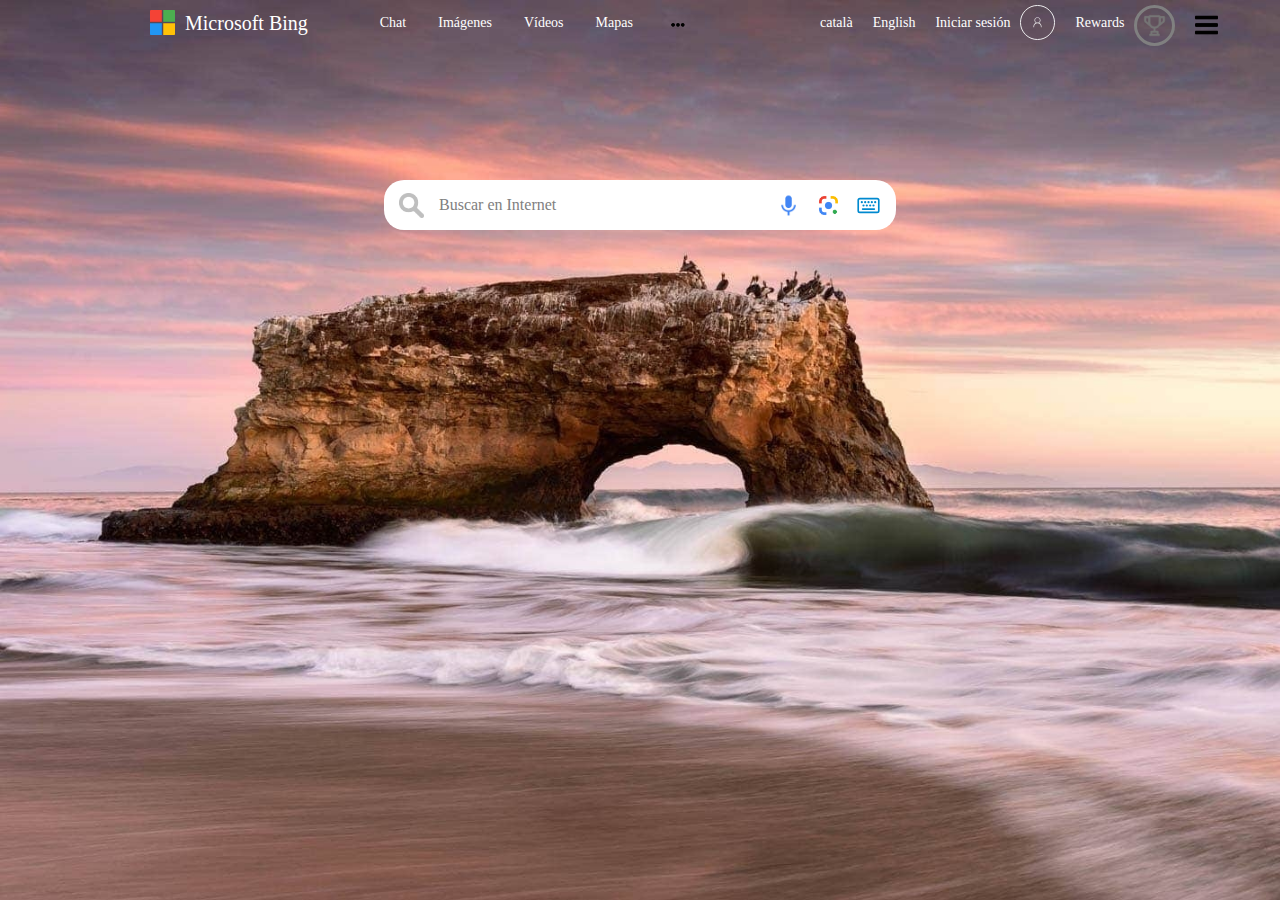
==== pages/bing.html @ 8218ba44 "ejercicios" ====
<!DOCTYPE html>
<html lang="es">
<head>
    <meta charset="UTF-8">
    <meta http-equiv="X-UA-Compatible" content="IE=edge">
    <meta name="viewport" content="width=device-width, initial-scale=1.0">
    <title>Bing</title>
    <link rel="stylesheet" href="../css/bing.css">
</head>
<body>
    <div id="container">
        <div id="bx1">
            <div id="bx1-1"></div>
            <div id="bx1-2">Microsoft Bing</div>
            <div id="bx1-3">Chat</div>
            <div id="bx1-4">Imágenes</div>
            <div id="bx1-5">Vídeos</div>
            <div id="bx1-6">Mapas</div>
            <div id="bx1-7"></div>
        </div>
        <div id="bx2">
            <div id="bx2-1">català</div>
            <div id="bx2-2">English</div>
            <div id="bx2-3">Iniciar sesión</div>
            <div id="bx2-4"></div>
            <div id="bx2-5">Rewards</div>
            <div id="bx2-6">
                <div id="bx2-6-1"></div>
            </div>
            <div id="bx2-7"></div>
        </div>
        <div id="bx3">
            <div id="bx3-1">
                <div id="bx3-1-izq">
                    <div id="bx3-1-izq-1"></div>
                    <div id="bx3-1-izq-2">Buscar en Internet</div>
                </div>
                <div id="bx3-1-der">
                    <div id="bx3-1-der-1"></div>
                    <div id="bx3-1-der-2"></div>
                    <div id="bx3-1-der-3"></div>
                </div>
            </div>
        </div>
        <div id="bx4"></div>
        <div id="bx5"></div>
        <div class="footer"></div>
        <div class="footer"></div>
        <div class="footer"></div>
        <div class="footer"></div>
        <div class="footer"></div>
        <div class="footer"></div>
        <div class="footer"></div>
        <div class="footer"></div>
    </div>
</body>
</html>
---- css/bing.css ----
body {
    margin: 0;
}

#container {
    background-image: url(../img/California-Coastal.jpg);
    background-repeat: no-repeat;
    background-size: cover;
    height: 100vh;
    display: grid;
    grid-template-columns: 1fr 1fr 1fr 1fr 1fr 1fr 1fr 1fr;
    grid-template-rows: 3fr 12fr 1fr 4fr;
}

#bx1 {
    grid-column: 1 / 6;
    display: flex;
}

#bx1-1 {
    height: 25px;
    width: 25px;
    background-image: url(../img/microsoft.png);
    background-repeat: no-repeat;
    background-size: contain;
    margin-left: 150px;
    margin-right: 10px;
    margin-top: 10px;
}

#bx1-2 {
    margin-top: 12px;
    margin-right: 40px;
    color: white;
    font-size: 20px;
}

#bx1-3, #bx1-4, #bx1-5, #bx1-6 {
    color: #FFFFFF;
    margin-top: 15px;
    margin-left: 32px;
    font-size: 14px;
}

#bx1-7 {
    background-image: url(../img/3-dots.png);
    background-repeat: no-repeat;
    background-size: cover;
    margin-top: 12px;
    margin-left: 32px;
    height: 25px;
    width: 25px;
}

#bx2 {
    grid-column: 6 / 9;
    display: flex;
}

#bx2-1, #bx2-2, #bx2-3, #bx2-5 {
    color: white;
    font-size: 14px;
    margin-top: 15px;
    margin-left: 20px;
}

#bx2-1 {
    margin-left: 20px;
}

#bx2-4 {
    height: 35px;
    width: 35px;
    background-image: url(../img/perfil.svg);
    margin-left: 10px;
    margin-top: 5px;
}

#bx2-6 {
    height: 35px;
    width: 35px;
    border: 3px solid gray;
    border-radius: 100%;
    display: flex;
    justify-content: center;
    align-items: center;
    margin-top: 5px;
    margin-left: 10px;
}

#bx2-6-1{
    height: 25px;
    width: 25px;
    background-image: url(../img/rewards-trophy-5_47947.png);
    background-repeat: no-repeat;
    background-size: contain;
}

#bx2-7 {
    height: 30px;
    width: 30px;
    background-image: url(../img/threebars_106419.png);
    background-repeat: no-repeat;
    background-size: contain;
    margin-top: 10px;
    margin-left: 20px;
}

#bx3 {
    grid-column: 1 / 9;
    display: flex;
    justify-content: center;
}

#bx3-1 {
    background-color: white;
    height: 50px;
    width: 40%;
    border-radius: 20px;
    margin-top:45px;
    display: flex;
}

#bx3-1-izq {
    display: flex;
    height: 100%;
    width: 50%;
    align-items: center;
    justify-content: left;
}

#bx3-1-izq-1 {
    height: 25px;
    width: 25px;
    background-image: url(../img/search-icon-light-grey-md.png);
    background-repeat: no-repeat;
    background-size: contain;
    margin-left: 15px;
}

#bx3-1-izq-2 {
    color: gray;
    margin-left: 15px;
}

#bx3-1-der {
    display: flex;
    height: 100%;
    width: 50%;
    align-items: center;
    justify-content: right;
}

#bx3-1-der-1 {
    height: 25px;
    width: 25px;
    background-image: url(../img/microfono.webp);
    background-repeat: no-repeat;
    background-size: contain;
    margin-left: 15px;
}

#bx3-1-der-2 {
    height: 25px;
    width: 25px;
    background-image: url(../img/Google_Lens_-_new_logo.png);
    background-repeat: no-repeat;
    background-size: contain;
    margin-left: 15px;
}

#bx3-1-der-3 {
    height: 25px;
    width: 25px;
    background-image: url(../img/teclado.svg);
    background-repeat: no-repeat;
    background-size: contain;
    margin-left: 15px;
    margin-right: 15px;
}

#bx4 {
    grid-column: 1 / 6;
}

#bx5 {
    grid-column: 6 / 9;
}
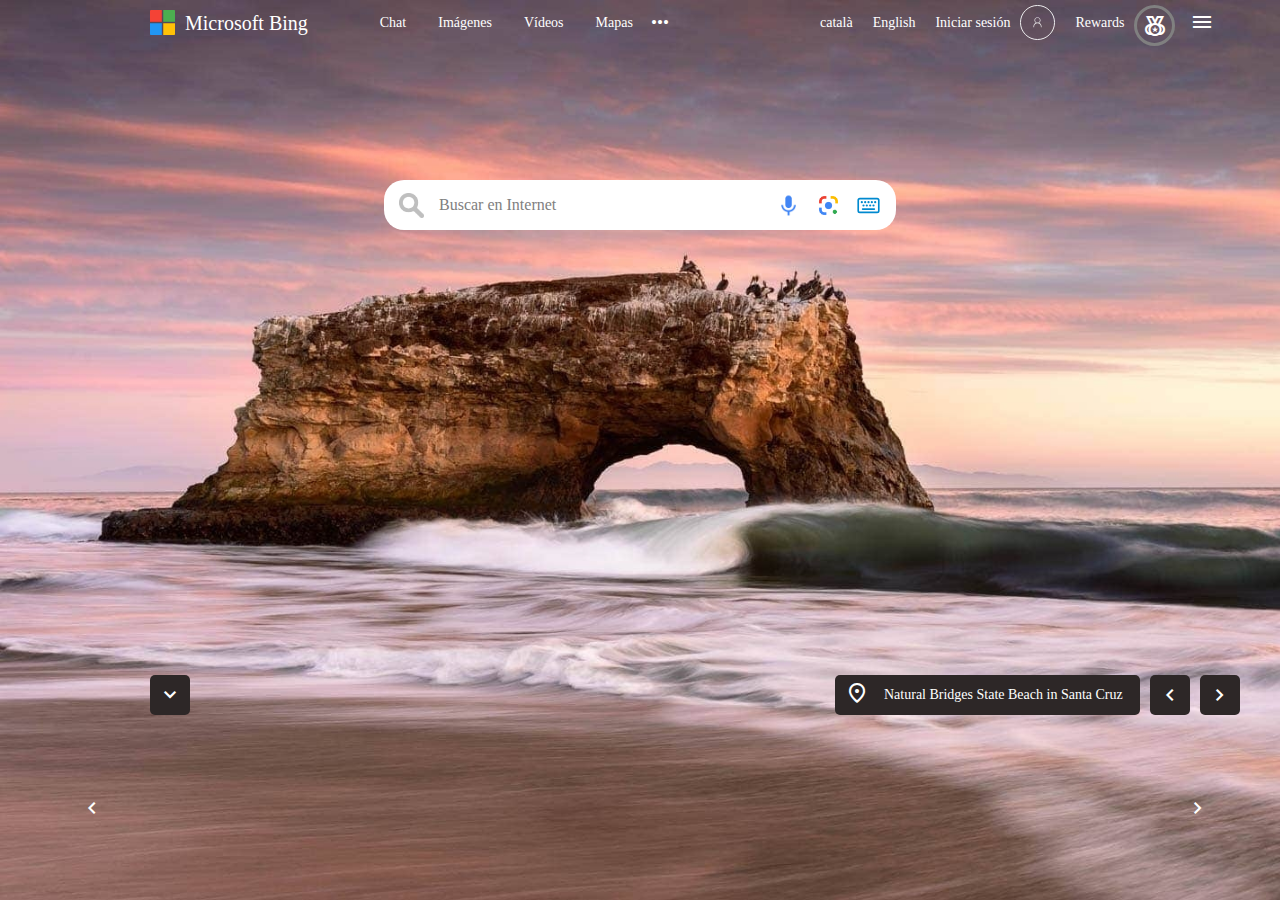
==== commit fe406c14: "part2" ====
--- a/pages/bing.html
+++ b/pages/bing.html
@@ -6,6 +6,7 @@
     <meta name="viewport" content="width=device-width, initial-scale=1.0">
     <title>Bing</title>
     <link rel="stylesheet" href="../css/bing.css">
+    <link rel="stylesheet" href="https://fonts.googleapis.com/css2?family=Material+Symbols+Outlined:opsz,wght,FILL,GRAD@48,700,0,0" />
 </head>
 <body>
     <div id="container">
@@ -16,7 +17,9 @@
             <div id="bx1-4">Imágenes</div>
             <div id="bx1-5">Vídeos</div>
             <div id="bx1-6">Mapas</div>
-            <div id="bx1-7"></div>
+            <div id="bx1-7">
+                <span id="more_horiz" class="material-symbols-outlined">more_horiz</span>
+            </div>
         </div>
         <div id="bx2">
             <div id="bx2-1">català</div>
@@ -25,9 +28,11 @@
             <div id="bx2-4"></div>
             <div id="bx2-5">Rewards</div>
             <div id="bx2-6">
-                <div id="bx2-6-1"></div>
+                <span class="material-symbols-outlined">social_leaderboard</span>
             </div>
-            <div id="bx2-7"></div>
+            <div id="bx2-7">
+                <span id="menu" class="material-symbols-outlined">menu</span>
+            </div>
         </div>
         <div id="bx3">
             <div id="bx3-1">
@@ -42,16 +47,41 @@
                 </div>
             </div>
         </div>
-        <div id="bx4"></div>
-        <div id="bx5"></div>
-        <div class="footer"></div>
-        <div class="footer"></div>
-        <div class="footer"></div>
-        <div class="footer"></div>
-        <div class="footer"></div>
-        <div class="footer"></div>
-        <div class="footer"></div>
-        <div class="footer"></div>
+        <div id="bx4">
+            <div id="bx4-1">
+                <span class="material-symbols-outlined">keyboard_arrow_down</span>
+            </div>
+        </div>
+        <div id="bx5">
+            <div id="bx5-1">
+                <div id="bx5-1-1">
+                    <span class="material-symbols-outlined">location_on</span>
+                </div>
+                <div id="bx5-1-2">Natural Bridges State Beach in Santa Cruz</div>
+            </div>
+            <div id="bx5-2">
+                <span class="material-symbols-outlined">keyboard_arrow_left</span>
+            </div>
+            <div id="bx5-3">
+                <span class="material-symbols-outlined">keyboard_arrow_right</span>
+            </div>
+        </div>
+        <div id="bx6" class="footer">
+            <div id="bx6-1">
+                <span class="material-symbols-outlined">keyboard_arrow_left</span>
+            </div>
+        </div>
+        <div id="bx7" class="footer"></div>
+        <div id="bx8" class="footer"></div>
+        <div id="bx9" class="footer"></div>
+        <div id="bx10" class="footer"></div>
+        <div id="bx11" class="footer"></div>
+        <div id="bx12" class="footer"></div>
+        <div id="bx13" class="footer">
+            <div id="bx13-1">
+                <span class="material-symbols-outlined">keyboard_arrow_right</span>
+            </div>
+        </div>
     </div>
 </body>
 </html>--- a/css/bing.css
+++ b/css/bing.css
@@ -43,11 +43,6 @@
 }
 
 #bx1-7 {
-    background-image: url(../img/3-dots.png);
-    background-repeat: no-repeat;
-    background-size: cover;
-    margin-top: 12px;
-    margin-left: 32px;
     height: 25px;
     width: 25px;
 }
@@ -88,6 +83,15 @@
     margin-left: 10px;
 }
 
+.material-symbols-outlined {
+    color: white;
+}
+
+#menu, #more_horiz {
+    margin-top: 10px;
+    margin-left: 15px;
+}
+
 #bx2-6-1{
     height: 25px;
     width: 25px;
@@ -96,7 +100,7 @@
     background-size: contain;
 }
 
-#bx2-7 {
+#bx2-7- {
     height: 30px;
     width: 30px;
     background-image: url(../img/threebars_106419.png);
@@ -183,6 +187,73 @@
     grid-column: 1 / 6;
 }
 
+#bx4-1 {
+    height: 40px;
+    width: 40px;
+    background-color: rgb(45, 39, 39);
+    margin-left: 150px;
+    display: flex;
+    justify-content: center;
+    align-items: center;
+    border-radius: 5px;
+}
+
 #bx5 {
     grid-column: 6 / 9;
+    display: flex;
+}
+
+#bx5-1 {
+    height: 40px;
+    width: 305px;
+    background-color: rgb(45, 39, 39);
+    margin-left: 35px;
+    display: flex;
+    align-items: center;
+    border-radius: 5px;
+}
+
+#bx5-1-1 {
+    margin-left: 10px;
+    margin-right: 15px;
+}
+
+#bx5-1-2 {
+    color: white;
+    font-size: 14px;
+}
+
+#bx5-2 {
+    height: 40px;
+    width: 40px;
+    background-color: rgb(45, 39, 39);
+    margin-left: 10px;
+    display: flex;
+    justify-content: center;
+    align-items: center;
+    border-radius: 5px;
+}
+
+#bx5-3 {
+    height: 40px;
+    width: 40px;
+    background-color: rgb(45, 39, 39);
+    margin-left: 10px;
+    display: flex;
+    justify-content: center;
+    align-items: center;
+    border-radius: 5px;
+}
+
+#bx6 {
+    display: flex;
+    align-items: center;
+    margin-left: 80px;
+}
+
+#bx13 {
+    display: flex;
+    align-items: center;
+    justify-content: end;
+    margin-right: 70px;
 }